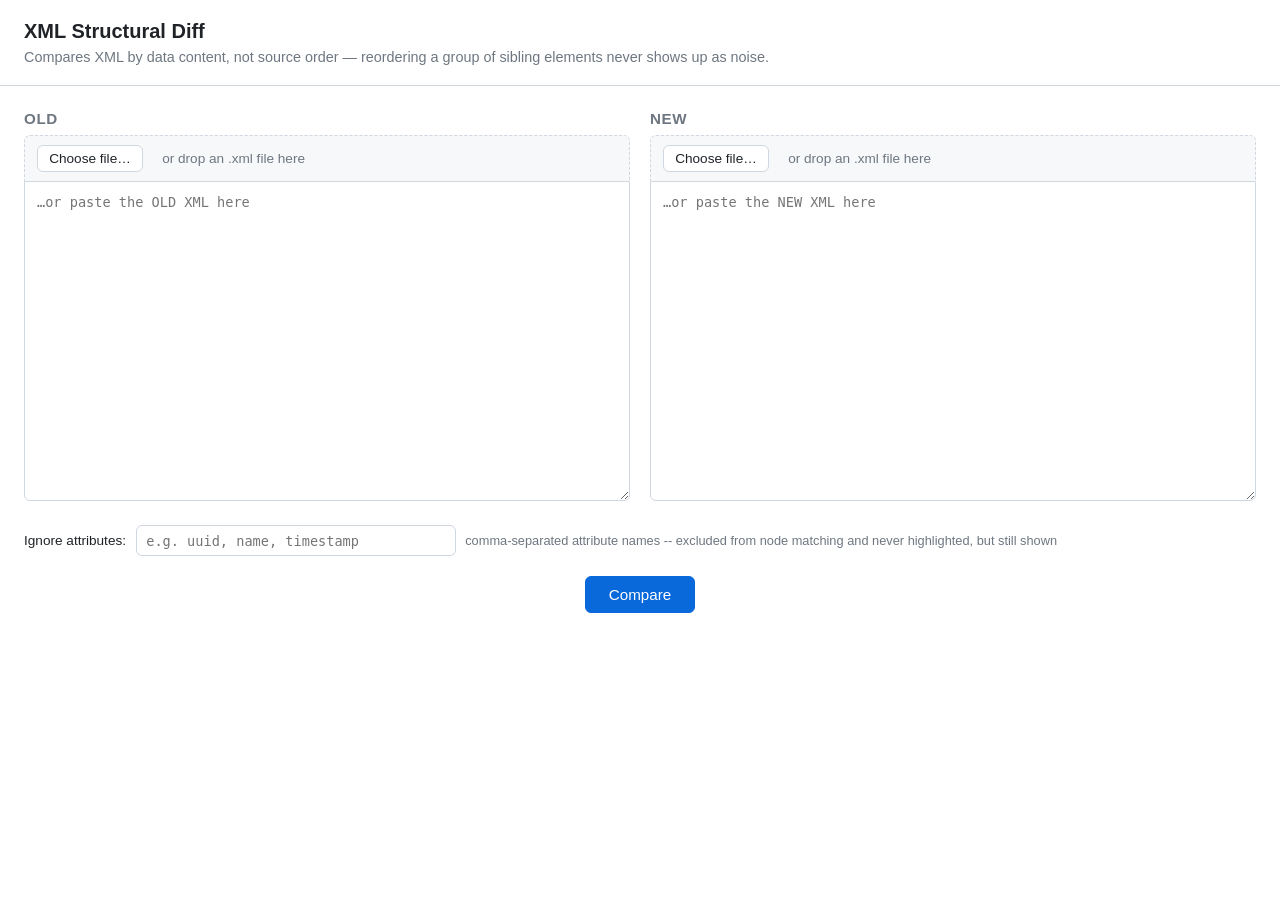
==== index.html @ a3054ee3 "adding application" ====
<!DOCTYPE html>
<html lang="en">
<head>
<meta charset="UTF-8">
<meta name="viewport" content="width=device-width, initial-scale=1.0">
<title>qmexmlc — XML Structural Diff</title>
<link rel="stylesheet" href="style.css">
</head>
<body>
<header class="app-header">
  <h1>XML Structural Diff</h1>
  <p class="tagline">Compares XML by data content, not source order — reordering a group of sibling elements never shows up as noise.</p>
</header>

<main class="input-page">
  <div id="notice-banner" class="banner banner-notice" hidden></div>
  <div id="error-banner" class="banner banner-error" hidden></div>

  <div class="input-columns">
    <section class="input-panel" aria-label="Old document">
      <h2>Old</h2>
      <div id="old-dropzone" class="dropzone">
        <label class="file-picker-label">
          <input type="file" id="old-file" accept=".xml,text/xml,application/xml" hidden>
          Choose file…
        </label>
        <span id="old-filename" class="filename"></span>
        <span class="dropzone-hint">or drop an .xml file here</span>
      </div>
      <textarea id="old-input" class="xml-input" placeholder="…or paste the OLD XML here" spellcheck="false"></textarea>
    </section>

    <section class="input-panel" aria-label="New document">
      <h2>New</h2>
      <div id="new-dropzone" class="dropzone">
        <label class="file-picker-label">
          <input type="file" id="new-file" accept=".xml,text/xml,application/xml" hidden>
          Choose file…
        </label>
        <span id="new-filename" class="filename"></span>
        <span class="dropzone-hint">or drop an .xml file here</span>
      </div>
      <textarea id="new-input" class="xml-input" placeholder="…or paste the NEW XML here" spellcheck="false"></textarea>
    </section>
  </div>

  <div class="options-bar">
    <label for="ignore-attrs-input" class="options-label">Ignore attributes:</label>
    <input type="text" id="ignore-attrs-input" class="ignore-attrs-input" placeholder="e.g. uuid, name, timestamp">
    <span class="options-hint">comma-separated attribute names -- excluded from node matching and never highlighted, but still shown</span>
  </div>

  <div class="compare-bar">
    <button id="compare-btn" class="btn btn-primary">Compare</button>
  </div>
</main>

<script src="js/xml-parser.js"></script>
<script src="js/hash.js"></script>
<script src="js/text-diff.js"></script>
<script src="js/diff-engine.js"></script>
<script src="js/storage.js"></script>
<script src="js/input-page.js"></script>
</body>
</html>
---- style.css ----
:root {
  --bg: #ffffff;
  --fg: #1f2328;
  --muted: #6e7781;
  --border: #d0d7de;
  --panel-bg: #f6f8fa;
  --accent: #0969da;
  --accent-fg: #ffffff;

  --diff-add-bg: #e6ffec;
  --diff-add-text: #1a7f37;
  --diff-add-strong-bg: #abf2bc;

  --diff-del-bg: #ffebe9;
  --diff-del-text: #cf222e;
  --diff-del-strong-bg: #ffc1c0;

  --diff-mod-bg: #fff8c5;
  --diff-mod-text: #7d5a00;

  --diff-moved-bg: #ddf4ff;
  --diff-moved-text: #0969da;

  --font-mono: ui-monospace, "SF Mono", "Cascadia Code", Consolas, "Roboto Mono", monospace;
  --font-ui: -apple-system, BlinkMacSystemFont, "Segoe UI", Helvetica, Arial, sans-serif;
}

@media (prefers-color-scheme: dark) {
  :root {
    --bg: #0d1117;
    --fg: #e6edf3;
    --muted: #8b949e;
    --border: #30363d;
    --panel-bg: #161b22;
    --accent: #4493f8;
    --accent-fg: #0d1117;

    --diff-add-bg: #0d2818;
    --diff-add-text: #3fb950;
    --diff-add-strong-bg: #1b4726;

    --diff-del-bg: #2c1214;
    --diff-del-text: #f85149;
    --diff-del-strong-bg: #55191c;

    --diff-mod-bg: #3b2f00;
    --diff-mod-text: #e3b341;

    --diff-moved-bg: #0c2d48;
    --diff-moved-text: #4493f8;
  }
}

* { box-sizing: border-box; }

body {
  margin: 0;
  background: var(--bg);
  color: var(--fg);
  font-family: var(--font-ui);
}

h1, h2 { margin: 0; }

.app-header {
  padding: 1.25rem 1.5rem;
  border-bottom: 1px solid var(--border);
}
.app-header h1 { font-size: 1.25rem; }
.tagline { margin: 0.35rem 0 0; color: var(--muted); font-size: 0.9rem; }

/* ---- input page ---- */
.input-page { padding: 1.5rem; max-width: 1400px; margin: 0 auto; }

.banner {
  padding: 0.75rem 1rem;
  border-radius: 6px;
  margin-bottom: 1rem;
  font-size: 0.9rem;
}
.banner-error { background: var(--diff-del-bg); color: var(--diff-del-text); border: 1px solid var(--diff-del-strong-bg); }
.banner-notice { background: var(--diff-moved-bg); color: var(--diff-moved-text); border: 1px solid var(--diff-moved-bg); }

.input-columns {
  display: grid;
  grid-template-columns: 1fr 1fr;
  gap: 1.25rem;
}
@media (max-width: 800px) {
  .input-columns { grid-template-columns: 1fr; }
}

.input-panel h2 { font-size: 0.95rem; text-transform: uppercase; letter-spacing: 0.04em; color: var(--muted); margin-bottom: 0.5rem; }

.dropzone {
  display: flex;
  align-items: center;
  gap: 0.6rem;
  flex-wrap: wrap;
  padding: 0.6rem 0.75rem;
  border: 1px dashed var(--border);
  border-radius: 6px 6px 0 0;
  border-bottom: none;
  background: var(--panel-bg);
  font-size: 0.85rem;
}
.dropzone.dragover { background: var(--diff-moved-bg); border-color: var(--accent); }

.file-picker-label {
  padding: 0.3rem 0.7rem;
  border: 1px solid var(--border);
  border-radius: 6px;
  background: var(--bg);
  cursor: pointer;
  font-size: 0.85rem;
}
.file-picker-label:hover { border-color: var(--accent); }

.filename { color: var(--fg); font-weight: 600; }
.dropzone-hint { color: var(--muted); }

.xml-input {
  width: 100%;
  min-height: 320px;
  resize: vertical;
  font-family: var(--font-mono);
  font-size: 0.85rem;
  padding: 0.75rem;
  border: 1px solid var(--border);
  border-radius: 0 0 6px 6px;
  background: var(--bg);
  color: var(--fg);
}

.options-bar {
  margin-top: 1.25rem;
  display: flex;
  align-items: center;
  gap: 0.6rem;
  flex-wrap: wrap;
  font-size: 0.85rem;
}
.options-label { color: var(--fg); white-space: nowrap; }
.ignore-attrs-input {
  flex: 0 1 320px;
  min-width: 200px;
  font-family: var(--font-mono);
  font-size: 0.85rem;
  padding: 0.4rem 0.6rem;
  border: 1px solid var(--border);
  border-radius: 6px;
  background: var(--bg);
  color: var(--fg);
}
.options-hint { color: var(--muted); font-size: 0.8rem; }

.compare-bar { margin-top: 1.25rem; text-align: center; }

.btn {
  font-size: 0.95rem;
  padding: 0.55rem 1.4rem;
  border-radius: 6px;
  border: 1px solid var(--border);
  background: var(--panel-bg);
  color: var(--fg);
  cursor: pointer;
}
.btn-primary { background: var(--accent); color: var(--accent-fg); border-color: var(--accent); }
.btn-primary:hover { filter: brightness(1.08); }

/* ---- results page ---- */
.results-header { padding: 0.9rem 1.25rem; }
.back-link { color: var(--accent); text-decoration: none; font-size: 0.9rem; }
.back-link:hover { text-decoration: underline; }

.show-moved-toggle {
  display: flex;
  align-items: center;
  gap: 0.4rem;
  font-size: 0.85rem;
  color: var(--fg);
  cursor: pointer;
  user-select: none;
}

.view-toggle { display: flex; border: 1px solid var(--border); border-radius: 6px; overflow: hidden; }
.tab-btn {
  border: none;
  background: var(--panel-bg);
  color: var(--fg);
  padding: 0.4rem 0.9rem;
  font-size: 0.85rem;
  cursor: pointer;
}
.tab-btn + .tab-btn { border-left: 1px solid var(--border); }
.tab-btn.active { background: var(--accent); color: var(--accent-fg); }

.results-meta { margin-top: 0.6rem; font-size: 0.85rem; display: flex; align-items: center; gap: 0.5rem; }
.file-badge { font-family: var(--font-mono); padding: 0.1rem 0.5rem; border-radius: 4px; background: var(--panel-bg); border: 1px solid var(--border); }
.vs { color: var(--muted); }

.summary-line { margin-top: 0.5rem; font-size: 0.85rem; color: var(--muted); }
.ignored-attrs-line { margin-top: 0.25rem; font-size: 0.8rem; color: var(--muted); font-family: var(--font-mono); }

.results-page { padding: 0 0 2rem; }

.code-pane {
  font-family: var(--font-mono);
  font-size: 0.82rem;
  line-height: 1.5;
  overflow-x: auto;
}

.sidebyside-columns {
  display: grid;
  grid-template-columns: 1fr 1fr;
}
.sidebyside-col { overflow-x: auto; border-top: 1px solid var(--border); }
.sidebyside-col-old { border-right: 1px solid var(--border); }
@media (max-width: 800px) {
  .sidebyside-columns { grid-template-columns: 1fr; }
  .sidebyside-col-old { border-right: none; border-bottom: 2px solid var(--border); }
}

.view-unified .code-pane { border-top: 1px solid var(--border); }

.line {
  padding: 0 0.75rem;
  white-space: pre;
}
.line .indent { white-space: pre; }
.line .gutter-marker {
  display: inline-block;
  width: 1.1em;
  text-align: center;
  color: var(--muted);
  user-select: none;
}
.line-number {
  display: inline-block;
  width: 3.4em;
  text-align: right;
  margin-right: 0.75em;
  padding-right: 0.5em;
  border-right: 1px solid var(--border);
  color: var(--muted);
  user-select: none;
}
.line-number-old, .line-number-new { width: 2.8em; }
.line-number-new { margin-right: 0.4em; }
.tagname { font-weight: 600; }

.diff-added { background: var(--diff-add-bg); color: var(--diff-add-text); }
.diff-removed { background: var(--diff-del-bg); color: var(--diff-del-text); }
.diff-modified { background: var(--diff-mod-bg); color: var(--diff-mod-text); }
.diff-moved { background: var(--diff-moved-bg); color: var(--diff-moved-text); }
.diff-blank { background: repeating-linear-gradient(45deg, transparent, transparent 6px, var(--panel-bg) 6px, var(--panel-bg) 12px); }

.diff-ins-inline { background: var(--diff-add-strong-bg); border-radius: 3px; padding: 0 1px; }
.diff-del-inline { background: var(--diff-del-strong-bg); border-radius: 3px; padding: 0 1px; text-decoration: line-through; }

.diff-attr-added, .diff-attr-modified { text-decoration: none; }
.diff-attr-removed { opacity: 0.75; }

/* Ignored-attribute diffs (e.g. a volatile uuid) default to plain, unhighlighted
   display -- the real status/word-diff is still computed and sitting in the
   DOM, just visually neutralized, so "Highlight ignored attributes" can turn
   it back on live with no re-diff. */
.ignored-attr-diff.diff-attr-removed { opacity: 1; }
.ignored-attr-diff .diff-ins-inline,
.ignored-attr-diff .diff-del-inline {
  background: none;
  text-decoration: none;
  padding: 0;
}
body.show-ignored-highlight .ignored-attr-diff.diff-attr-removed { opacity: 0.75; }
body.show-ignored-highlight .ignored-attr-diff .diff-ins-inline { background: var(--diff-add-strong-bg); border-radius: 3px; padding: 0 1px; }
body.show-ignored-highlight .ignored-attr-diff .diff-del-inline { background: var(--diff-del-strong-bg); border-radius: 3px; padding: 0 1px; text-decoration: line-through; }

.diff-moved-badge {
  margin-left: 0.5em;
  font-size: 0.75em;
  color: var(--diff-moved-text);
  background: var(--diff-moved-bg);
  border-radius: 3px;
  padding: 0 0.35em;
  white-space: nowrap;
}

/* "Show moved" off: moved nodes render exactly as if they were unchanged --
   no re-render needed, this is a pure display-layer override. A node that's
   ALSO modified keeps its yellow modified styling either way, since that's
   a separate (real) change, not a position-only one. */
body.hide-moved .diff-moved-badge { display: none; }
body.hide-moved .diff-moved { background: transparent; color: inherit; }

.node-comment, .node-pi { color: var(--muted); font-style: italic; }

@keyframes nav-flash {
  from { outline: 2px solid var(--accent); outline-offset: -2px; }
  to { outline: 2px solid transparent; outline-offset: -2px; }
}
.nav-flash { animation: nav-flash 1.1s ease-out; }

/* ---- results page: content + sticky tool pane ---- */
.results-body {
  display: flex;
  align-items: flex-start;
  gap: 0;
}
.results-page { flex: 1 1 auto; min-width: 0; }

.tool-pane {
  flex: 0 0 220px;
  position: sticky;
  top: 0.75rem;
  align-self: flex-start;
  max-height: calc(100vh - 1.5rem);
  overflow-y: auto;
  margin: 0.75rem 1rem 0.75rem 0;
  padding: 0.9rem;
  border: 1px solid var(--border);
  border-radius: 8px;
  background: var(--panel-bg);
  display: flex;
  flex-direction: column;
  gap: 0.9rem;
  font-size: 0.85rem;
}
.tool-pane .back-link { font-size: 0.85rem; }
.tool-pane .view-toggle { width: 100%; }
.tool-pane .tab-btn { flex: 1; }
.tool-pane hr { border: none; border-top: 1px solid var(--border); width: 100%; margin: 0; }

.nav-tool { display: flex; flex-direction: column; gap: 0.6rem; }
.nav-tool-title { font-size: 0.75rem; text-transform: uppercase; letter-spacing: 0.04em; color: var(--muted); }
.nav-row { display: flex; align-items: center; gap: 0.4rem; }
.nav-swatch { width: 0.75em; height: 0.75em; border-radius: 3px; flex-shrink: 0; }
.nav-label { flex: 1; min-width: 0; }
.nav-controls { display: flex; align-items: center; gap: 0.3rem; }
.nav-count { min-width: 3.6em; text-align: center; font-family: var(--font-mono); font-size: 0.78rem; color: var(--muted); }
.nav-btn {
  width: 1.6em;
  height: 1.6em;
  line-height: 1;
  border: 1px solid var(--border);
  border-radius: 4px;
  background: var(--bg);
  color: var(--fg);
  cursor: pointer;
  font-size: 0.85rem;
}
.nav-btn:hover:not(:disabled) { border-color: var(--accent); color: var(--accent); }
.nav-btn:disabled { opacity: 0.35; cursor: default; }

@media (max-width: 900px) {
  .results-body { flex-direction: column; }
  .tool-pane {
    position: static;
    max-height: none;
    width: 100%;
    margin: 0.75rem 1.25rem;
    order: -1;
  }
}

.legend {
  display: flex;
  gap: 1.25rem;
  flex-wrap: wrap;
  padding: 0.85rem 1.25rem;
  border-top: 1px solid var(--border);
  font-size: 0.8rem;
  color: var(--muted);
}
.legend-item { display: flex; align-items: center; gap: 0.4rem; }
.legend-swatch { width: 0.9em; height: 0.9em; border-radius: 3px; display: inline-block; }
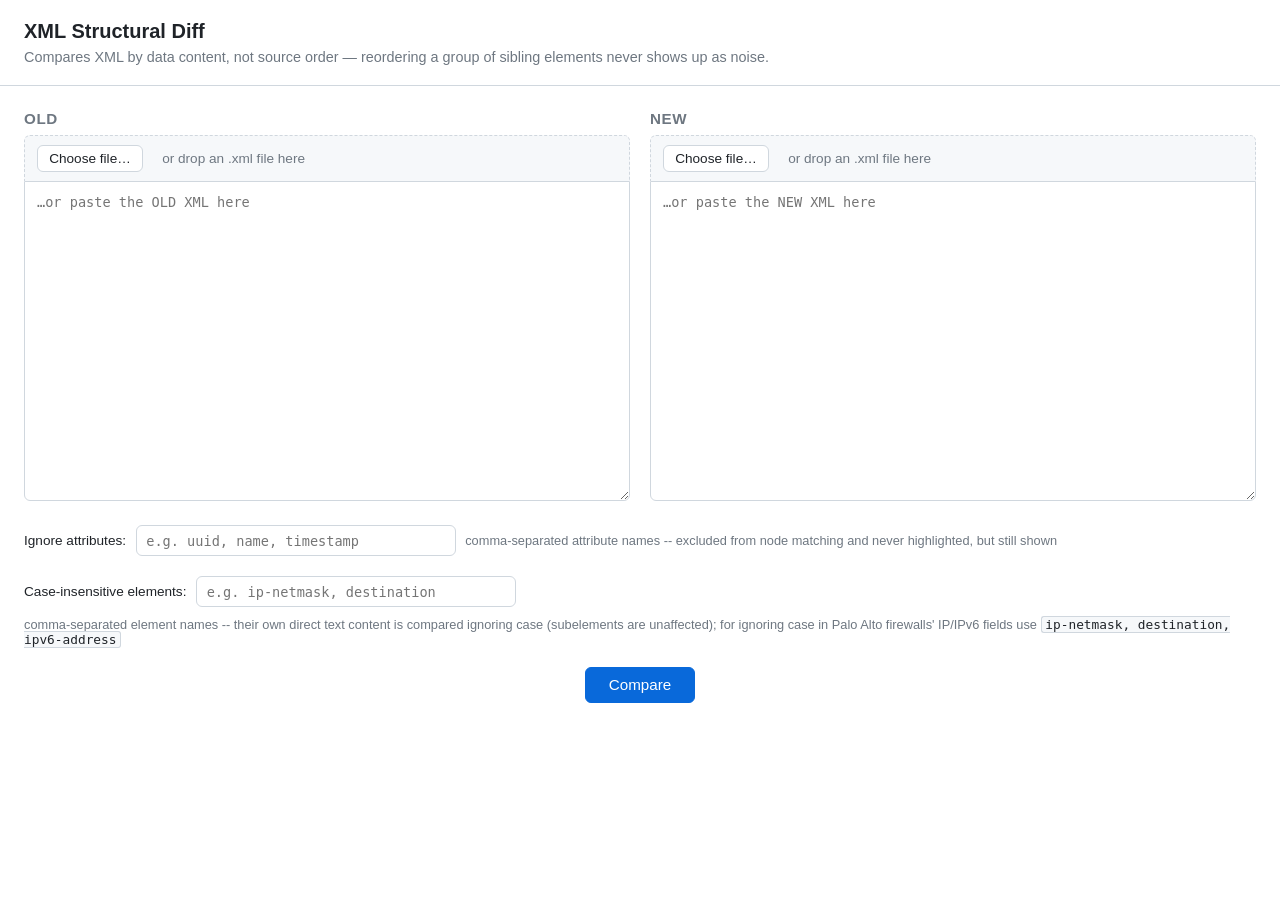
==== commit 6c16d548: "added comment aggregation feature, added case insensitivity feature, added a consolidated all change" ====
--- a/index.html
+++ b/index.html
@@ -50,6 +50,12 @@
     <span class="options-hint">comma-separated attribute names -- excluded from node matching and never highlighted, but still shown</span>
   </div>
 
+  <div class="options-bar">
+    <label for="case-insensitive-elements-input" class="options-label">Case-insensitive elements:</label>
+    <input type="text" id="case-insensitive-elements-input" class="ignore-attrs-input" placeholder="e.g. ip-netmask, destination">
+    <span class="options-hint">comma-separated element names -- their own direct text content is compared ignoring case (subelements are unaffected); for ignoring case in Palo Alto firewalls' IP/IPv6 fields use <code>ip-netmask, destination, ipv6-address</code></span>
+  </div>
+
   <div class="compare-bar">
     <button id="compare-btn" class="btn btn-primary">Compare</button>
   </div>
--- a/style.css
+++ b/style.css
@@ -153,6 +153,7 @@
   color: var(--fg);
 }
 .options-hint { color: var(--muted); font-size: 0.8rem; }
+.options-hint code { font-family: var(--font-mono); background: var(--panel-bg); border: 1px solid var(--border); border-radius: 3px; padding: 0 0.3em; color: var(--fg); }
 
 .compare-bar { margin-top: 1.25rem; text-align: center; }
 
@@ -248,6 +249,15 @@
 }
 .line-number-old, .line-number-new { width: 2.8em; }
 .line-number-new { margin-right: 0.4em; }
+
+.line-number-clickable { cursor: pointer; }
+.line-number-clickable:hover { background: var(--diff-moved-bg); color: var(--diff-moved-text); }
+.line-number-clickable.has-comment {
+  background: var(--accent);
+  color: var(--accent-fg);
+  font-weight: 600;
+  position: relative;
+}
 .tagname { font-weight: 600; }
 
 .diff-added { background: var(--diff-add-bg); color: var(--diff-add-text); }
@@ -255,6 +265,10 @@
 .diff-modified { background: var(--diff-mod-bg); color: var(--diff-mod-text); }
 .diff-moved { background: var(--diff-moved-bg); color: var(--diff-moved-text); }
 .diff-blank { background: repeating-linear-gradient(45deg, transparent, transparent 6px, var(--panel-bg) 6px, var(--panel-bg) 12px); }
+
+.nav-swatch.diff-all {
+  background: conic-gradient(var(--diff-add-bg) 0turn 0.25turn, var(--diff-del-bg) 0.25turn 0.5turn, var(--diff-mod-bg) 0.5turn 0.75turn, var(--diff-moved-bg) 0.75turn 1turn);
+}
 
 .diff-ins-inline { background: var(--diff-add-strong-bg); border-radius: 3px; padding: 0 1px; }
 .diff-del-inline { background: var(--diff-del-strong-bg); border-radius: 3px; padding: 0 1px; text-decoration: line-through; }
@@ -364,6 +378,73 @@
   }
 }
 
+.comments-tool { display: flex; flex-direction: column; gap: 0.5rem; }
+.comments-hint { margin: 0; font-size: 0.78rem; color: var(--muted); }
+
+.comments-list { display: flex; flex-direction: column; gap: 0.4rem; max-height: 260px; overflow-y: auto; }
+.comment-item {
+  position: relative;
+  padding: 0.4rem 1.6rem 0.4rem 0.5rem;
+  border: 1px solid var(--border);
+  border-radius: 6px;
+  background: var(--bg);
+  cursor: pointer;
+  font-size: 0.78rem;
+}
+.comment-item:hover { border-color: var(--accent); }
+.comment-item-meta { color: var(--muted); font-family: var(--font-mono); font-size: 0.72rem; margin-bottom: 0.15rem; }
+.comment-item-text { white-space: pre-wrap; word-break: break-word; }
+.comment-item-delete {
+  position: absolute;
+  top: 0.25rem;
+  right: 0.25rem;
+  width: 1.3em;
+  height: 1.3em;
+  line-height: 1;
+  border: none;
+  border-radius: 4px;
+  background: transparent;
+  color: var(--muted);
+  cursor: pointer;
+  font-size: 0.85rem;
+}
+.comment-item-delete:hover { background: var(--diff-del-bg); color: var(--diff-del-text); }
+
+.comments-export-btn { width: 100%; }
+.comments-export-btn:disabled { opacity: 0.5; cursor: default; }
+
+.comment-popover {
+  position: fixed;
+  z-index: 50;
+  width: 300px;
+  max-width: calc(100vw - 1.5rem);
+  padding: 0.7rem;
+  border: 1px solid var(--border);
+  border-radius: 8px;
+  background: var(--panel-bg);
+  box-shadow: 0 8px 24px rgba(0, 0, 0, 0.2);
+  display: flex;
+  flex-direction: column;
+  gap: 0.5rem;
+}
+.comment-popover[hidden] { display: none; }
+.comment-popover-title { font-size: 0.78rem; font-weight: 600; font-family: var(--font-mono); }
+.comment-popover-text {
+  width: 100%;
+  resize: vertical;
+  font: inherit;
+  font-size: 0.85rem;
+  padding: 0.4rem;
+  border: 1px solid var(--border);
+  border-radius: 6px;
+  background: var(--bg);
+  color: var(--fg);
+}
+.comment-popover-actions { display: flex; align-items: center; justify-content: space-between; }
+.comment-popover-actions-right { display: flex; gap: 0.4rem; }
+.comment-popover .btn { padding: 0.3rem 0.8rem; font-size: 0.82rem; }
+.comment-popover-delete:hover { border-color: var(--diff-del-text); color: var(--diff-del-text); }
+
 .legend {
   display: flex;
   gap: 1.25rem;
